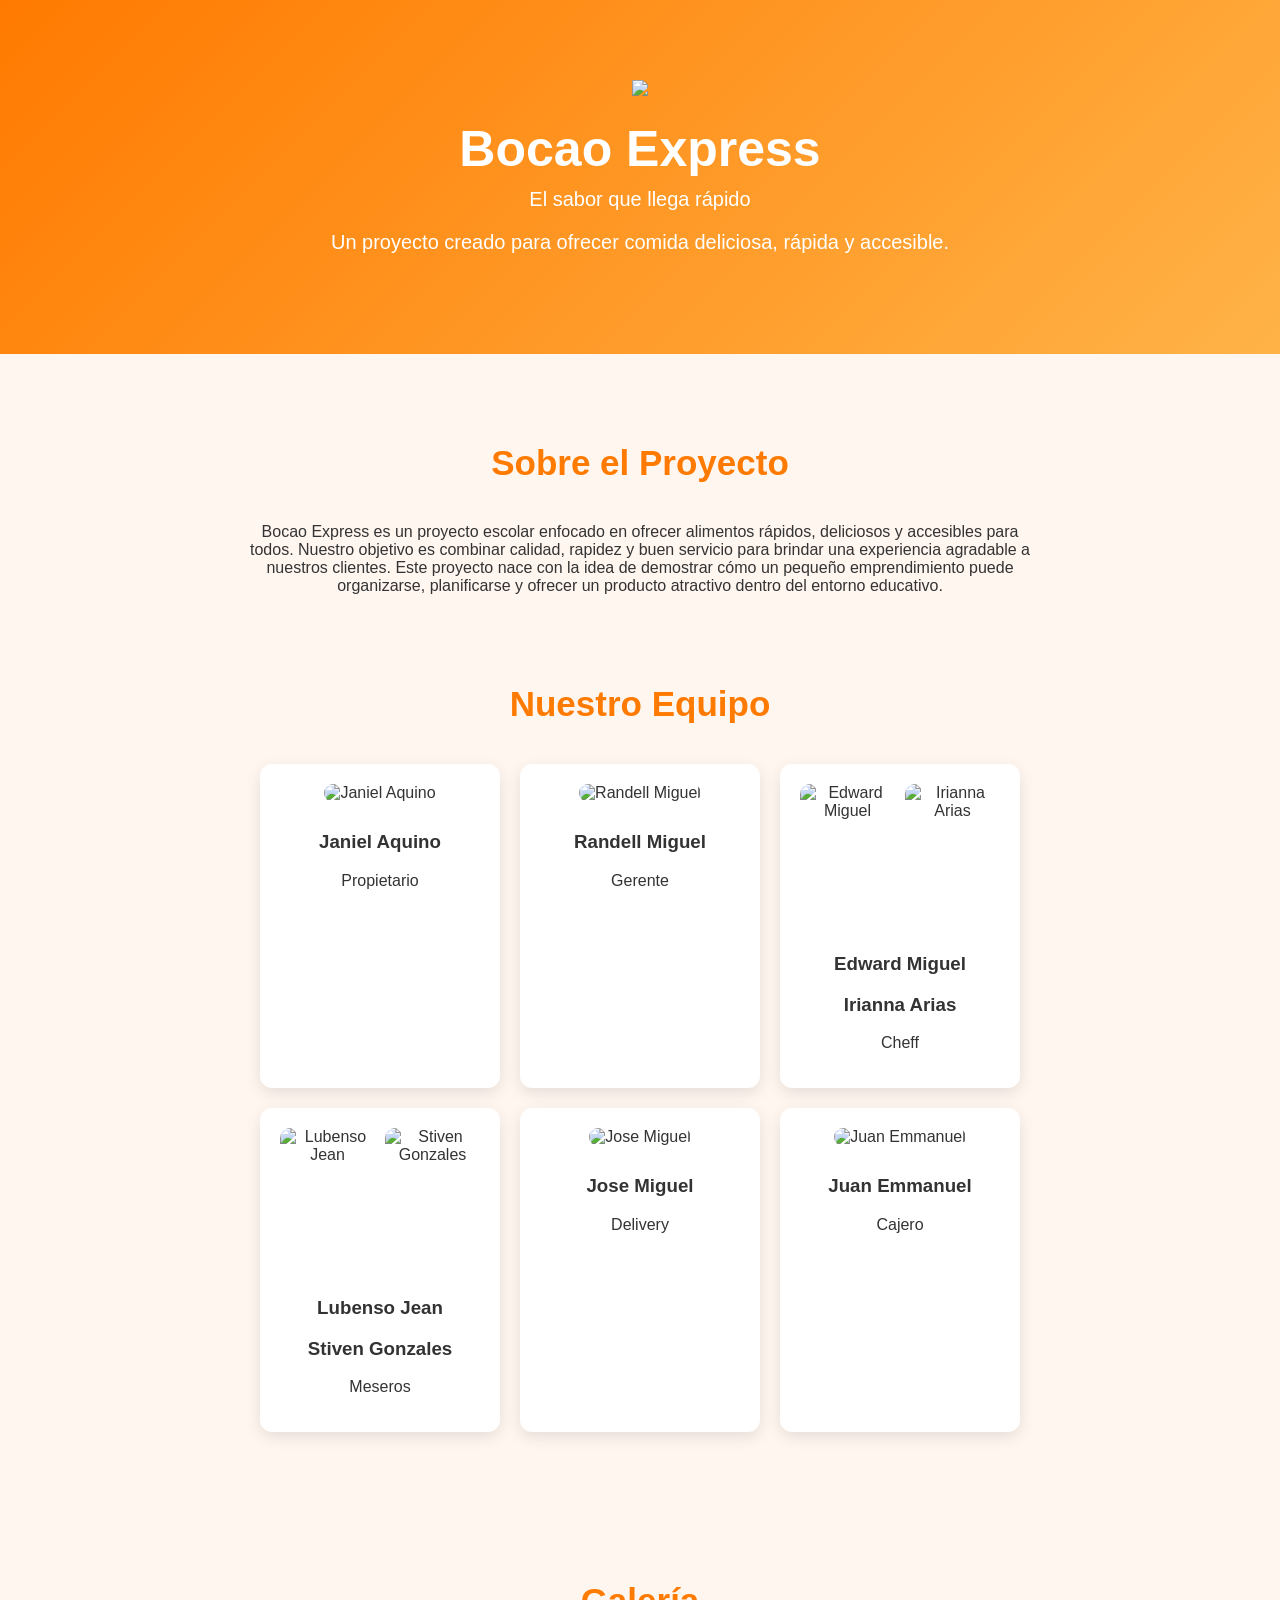
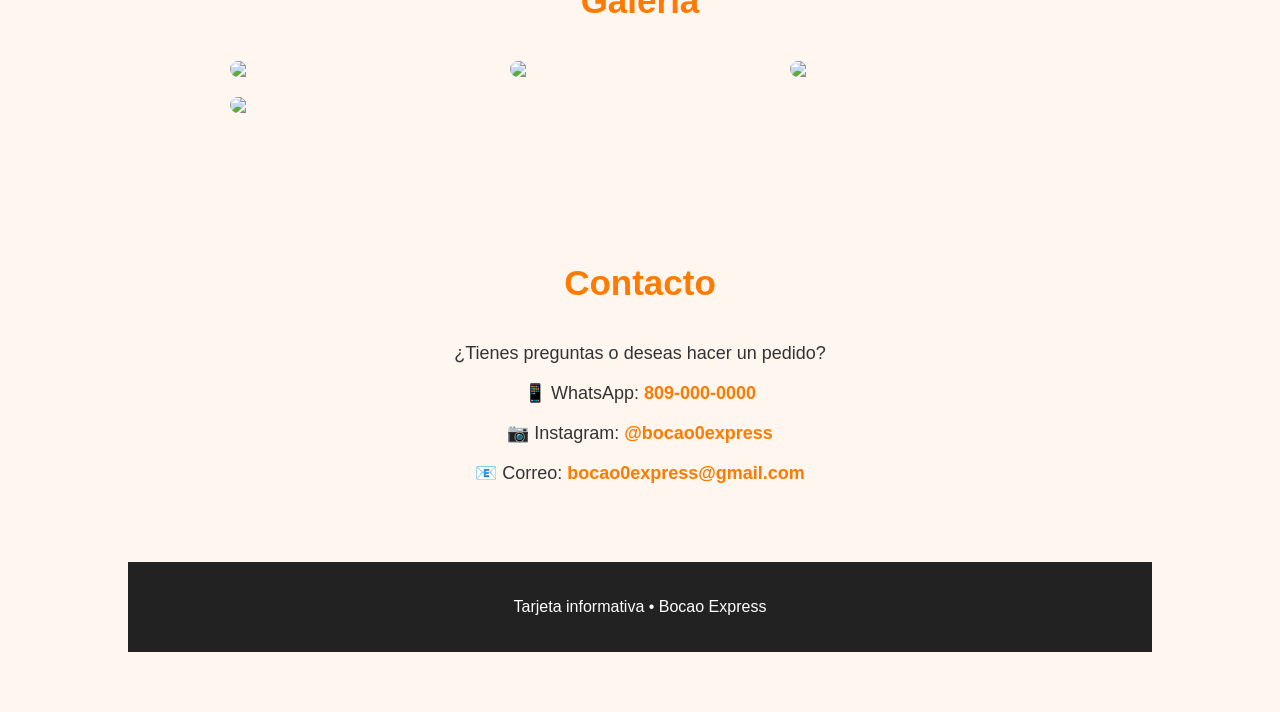
==== Information_QR.html @ 1493bc24 "Add files via upload" ====
<!DOCTYPE html>
<html lang="es">

<head>
<meta charset="UTF-8">
<meta name="viewport" content="width=device-width, initial-scale=1.0">
<title>Bocao Express</title>

<style>

body{
font-family: Arial;
margin:0;
background:#fff6f0;
color:#333;
}

/* PORTADA */

header{
background: linear-gradient(135deg,#ff7a00,#ffb347);
color:white;
text-align:center;
padding:80px 20px;
}

header h1{
font-size:50px;
margin:0;
}

header p{
font-size:20px;
margin-top:10px;
}

.logo{
width:120px;
margin-bottom:20px;
}

/* SECCIONES */

section{
padding:60px 10%;
}

section h2{
text-align:center;
font-size:35px;
margin-bottom:40px;
color:#ff7a00;
}

/* TARJETAS */

.cards{
display:flex;
flex-wrap:wrap;
gap:20px;
justify-content:center;
}

.card{
background:white;
padding:25px;
border-radius:12px;
width:250px;
box-shadow:0 5px 15px rgba(0,0,0,0.1);
text-align:center;
}

.card img{
width:100%;
border-radius:10px;
margin-bottom:10px;
}

/* EQUIPO */

.team{
display:flex;
flex-wrap:wrap;
gap:20px;
justify-content:center;
}

.member{
background:white;
padding:20px;
border-radius:12px;
width:200px;
box-shadow:0 5px 15px rgba(0,0,0,0.1);
text-align:center;
}

.member img{
width:100%;
height:180px;
object-fit:cover;
border-radius:10px;
margin-bottom:10px;
}

.member-images{
display:flex;
gap:10px;
margin-bottom:10px;
}

.member-images img{
width:50%;
height:140px;
object-fit:cover;
border-radius:10px;
}

/* GALERIA */

.gallery{
display:grid;
grid-template-columns:repeat(auto-fit,minmax(200px,1fr));
gap:20px;
}

.gallery img{
width:100%;
border-radius:10px;
}

/* CONTACTO */

.contact{
text-align:center;
font-size:18px;
}

.contact a{
color:#ff7a00;
text-decoration:none;
font-weight:bold;
}

/* FOOTER */

footer{
background:#222;
color:white;
text-align:center;
padding:20px;
}

</style>
</head>

<body>

<!-- PORTADA -->

<header>

<img src="assets/img/logo.png" class="logo">

<h1>Bocao Express</h1>

<p>El sabor que llega rápido</p>

<p>Un proyecto creado para ofrecer comida deliciosa, rápida y accesible.</p>

</header>

<!-- SOBRE EL PROYECTO -->

<section>

<h2>Sobre el Proyecto</h2>

<p style="text-align:center; max-width:800px; margin:auto;">

Bocao Express es un proyecto escolar enfocado en ofrecer alimentos
rápidos, deliciosos y accesibles para todos. Nuestro objetivo es
combinar calidad, rapidez y buen servicio para brindar una
experiencia agradable a nuestros clientes.

Este proyecto nace con la idea de demostrar cómo un pequeño
emprendimiento puede organizarse, planificarse y ofrecer un
producto atractivo dentro del entorno educativo.

</p>

<!-- EQUIPO -->

<section>

<h2>Nuestro Equipo</h2>

<div class="team">

<div class="member">
<img src="assets/img/Janiel.png" alt="Janiel Aquino">
<h3>Janiel Aquino</h3>
<p>Propietario</p>
</div>

<div class="member">
<img src="assets/img/Randell.png" alt="Randell Miguel">
<h3>Randell Miguel</h3>
<p>Gerente</p>
</div>

<div class="member">
<div class="member-images">
<img src="assets/img/Edward.png" alt="Edward Miguel">
<img src="assets/img/Irianna.png" alt="Irianna Arias">
</div>
<h3>Edward Miguel</h3>
<h3>Irianna Arias</h3>
<p>Cheff</p>
</div>

<div class="member">
<div class="member-images">
<img src="assets/img/Lubenso.png" alt="Lubenso Jean">
<img src="assets/img/Stiven.png" alt="Stiven Gonzales">
</div>
<h3>Lubenso Jean</h3>
<h3>Stiven Gonzales</h3>
<p>Meseros</p>
</div>

<div class="member">
<img src="assets/img/Jose.png" alt="Jose Miguel">
<h3>Jose Miguel</h3>
<p>Delivery</p>
</div>

<div class="member">
<img src="https://via.placeholder.com/200x180/FFC857/333333?text=Juan+Emmanuel" alt="Juan Emmanuel">
<h3>Juan Emmanuel</h3>
<p>Cajero</p>
</div>

</div>

</section>

<!-- GALERIA -->

<section>

<h2>Galería</h2>

<div class="gallery">

<img src="assets/img/restaurants1.png">
<img src="assets/img/restaurants2.png">
<img src="assets/img/restaurants3.png">
<img src="assets/img/restaurants4.png">

</div>

</section>

<!-- CONTACTO -->

<section>

<h2>Contacto</h2>

<div class="contact">

<p>¿Tienes preguntas o deseas hacer un pedido?</p>

<p>📱 WhatsApp: <a href="https://wa.me/1234567890">809-000-0000</a></p>

<p>📷 Instagram: <a href="https://instagram.com/bocao0express">@bocao0express</a></p>

<p>📧 Correo: <a href="mailto:bocao0express@gmail.com">bocao0express@gmail.com</a></p>

</div>

</section>

<footer>

<p>Tarjeta informativa • Bocao Express</p>

</footer>

</body>
</html>
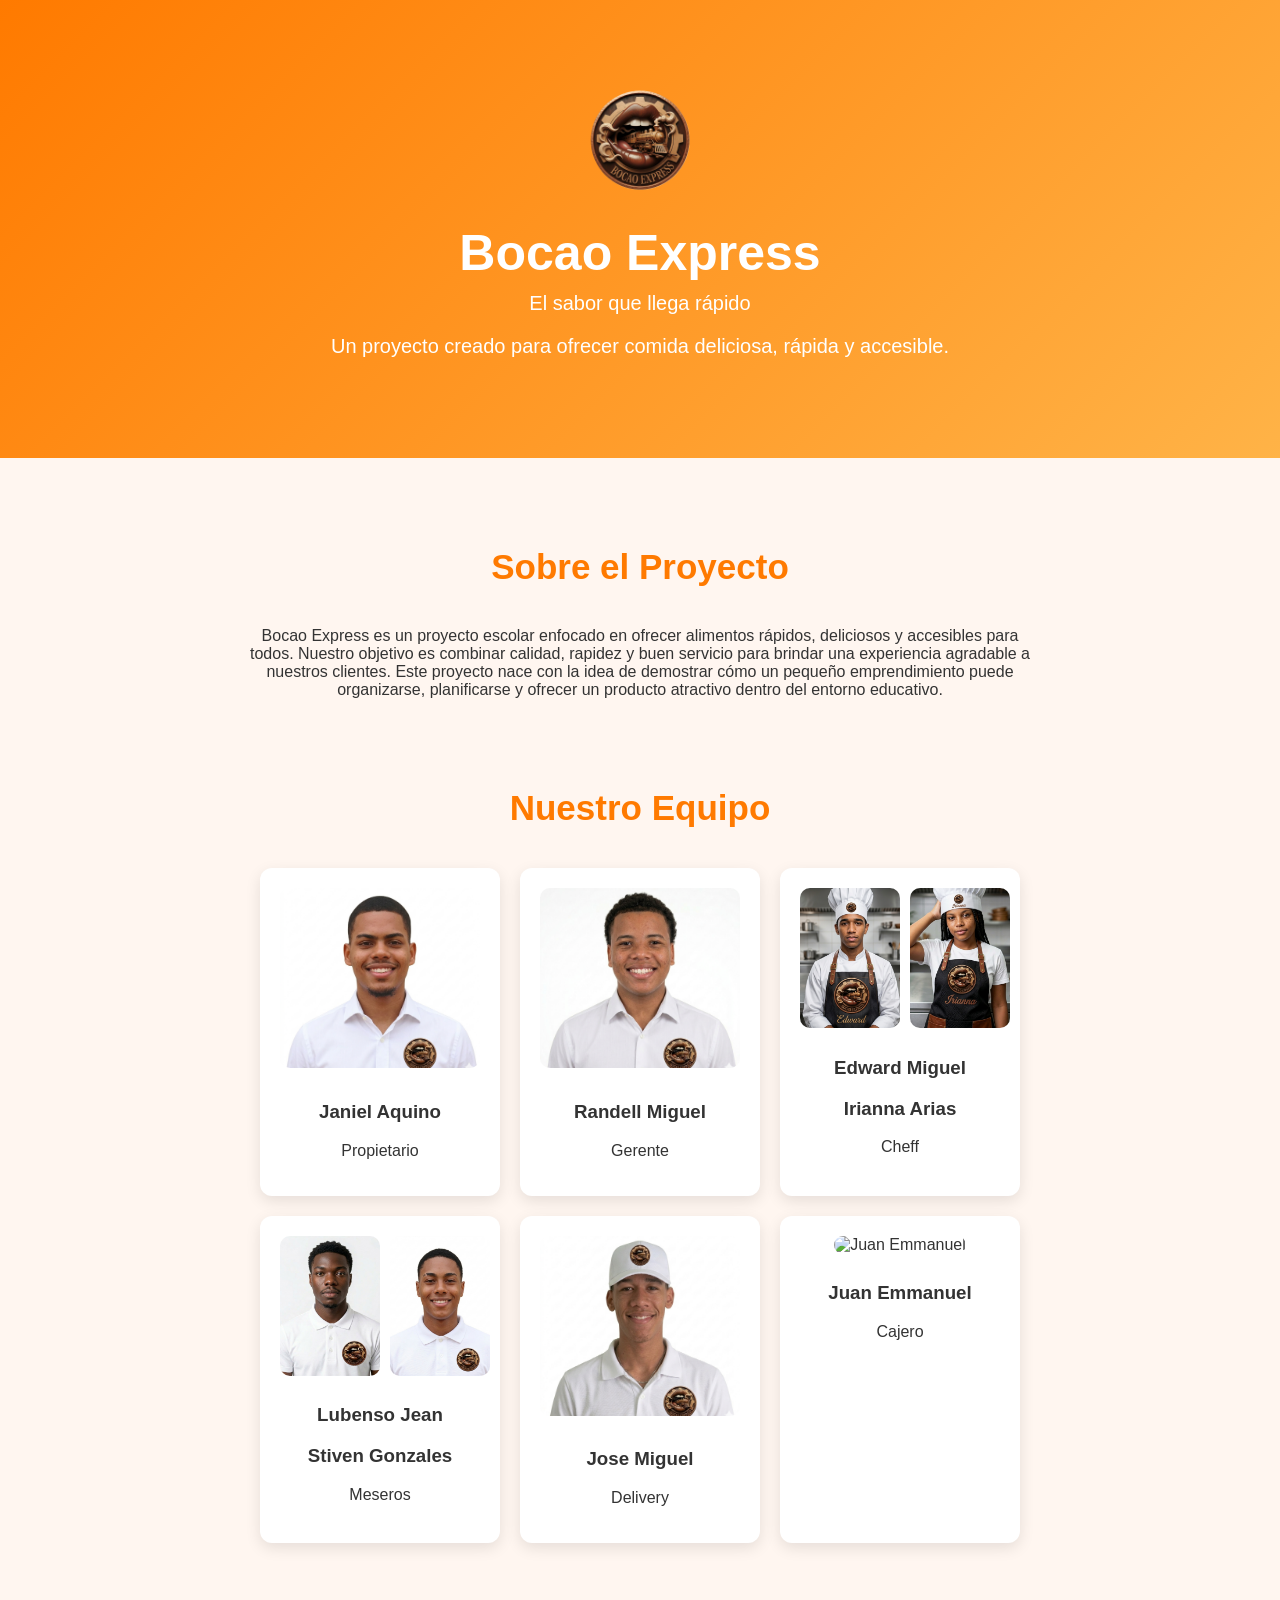
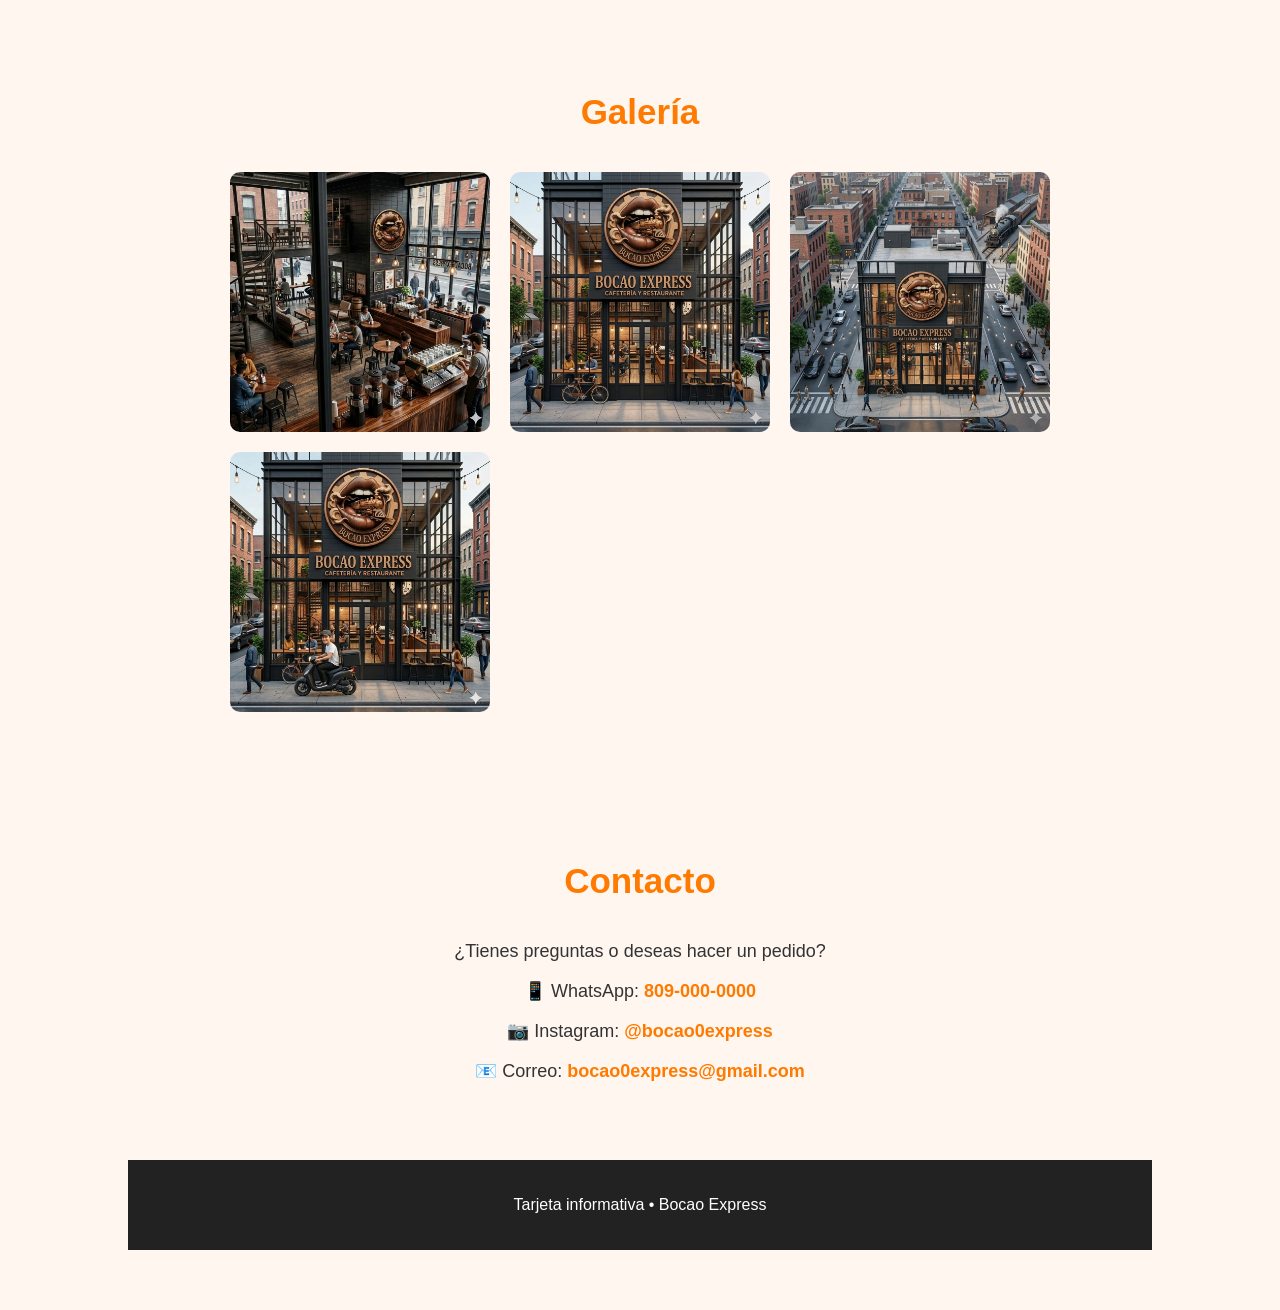
==== commit 7b3a9075: "Update Information_QR.html" ====
--- a/Information_QR.html
+++ b/Information_QR.html
@@ -159,7 +159,7 @@
 
 <header>
 
-<img src="assets/img/logo.png" class="logo">
+<img src="../assets/img/logo.png" class="logo">
 
 <h1>Bocao Express</h1>
 
@@ -288,4 +288,4 @@
 </footer>
 
 </body>
-</html>+</html>
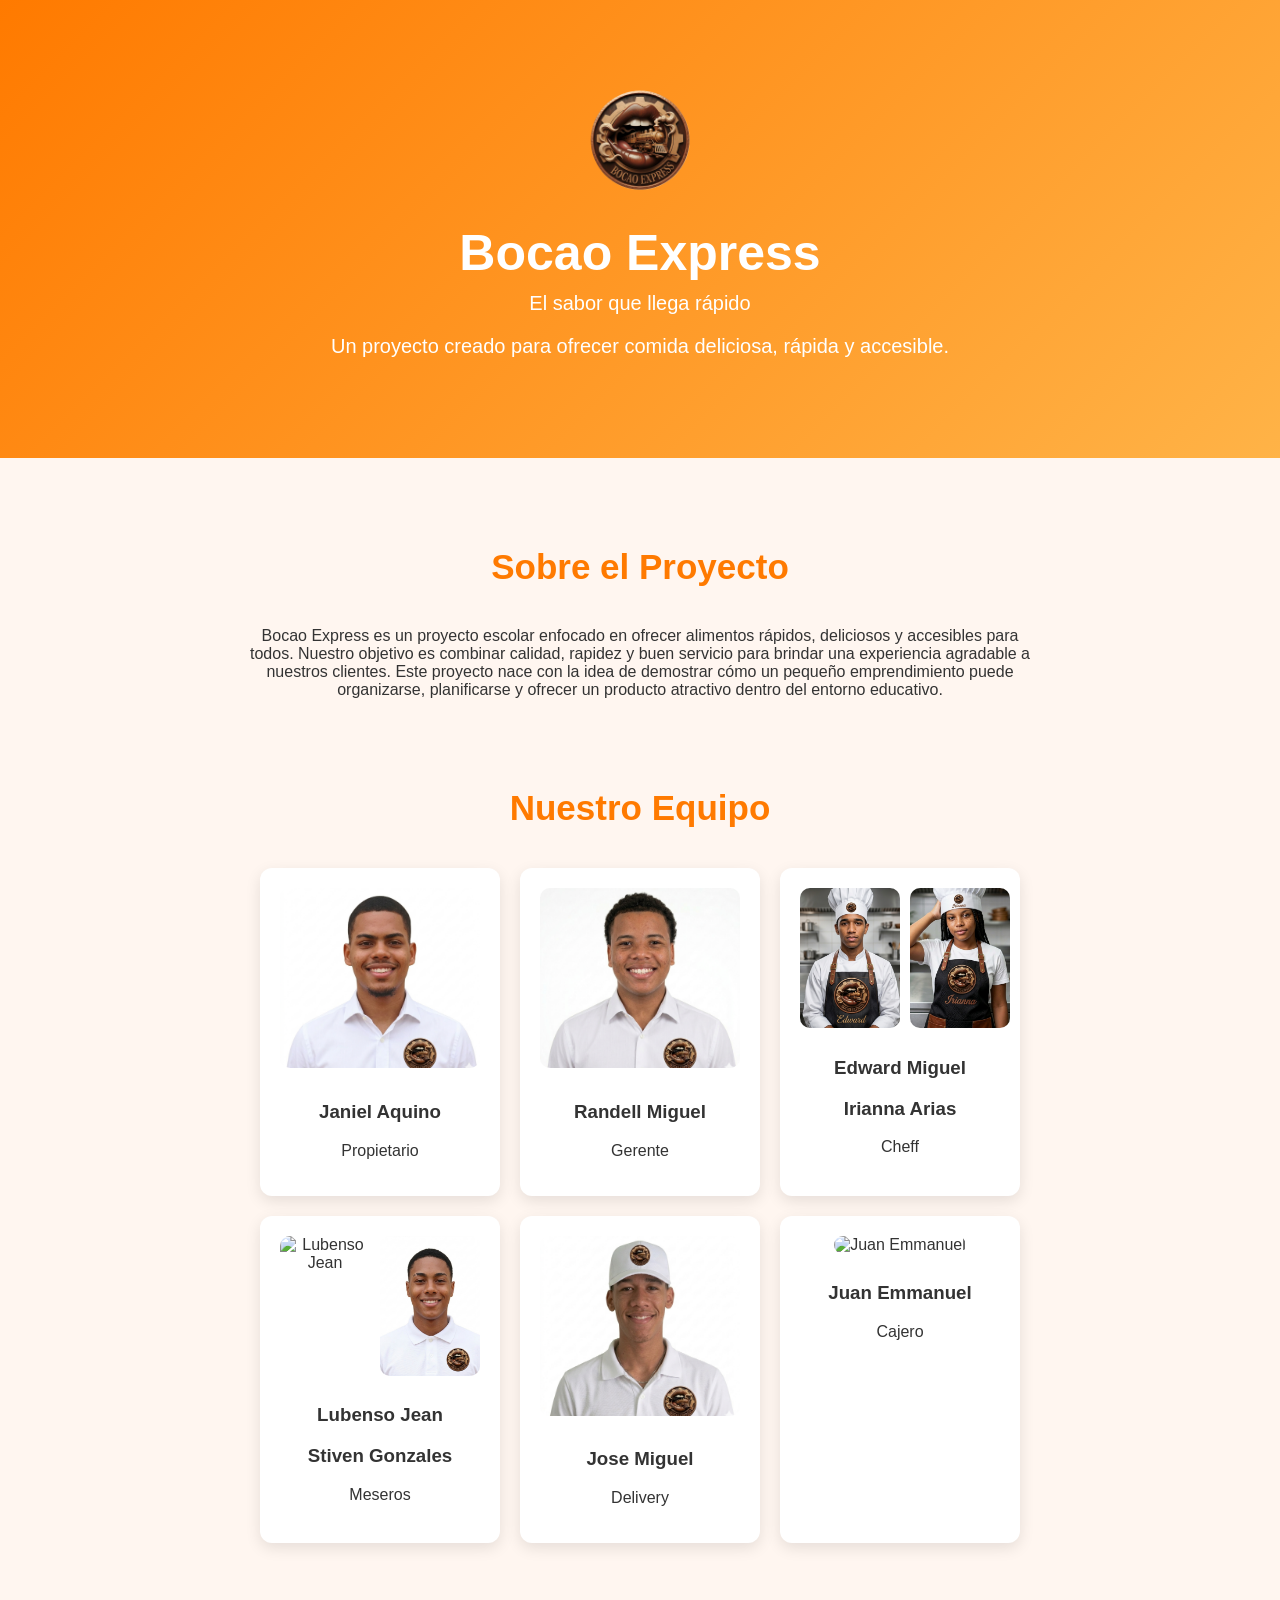
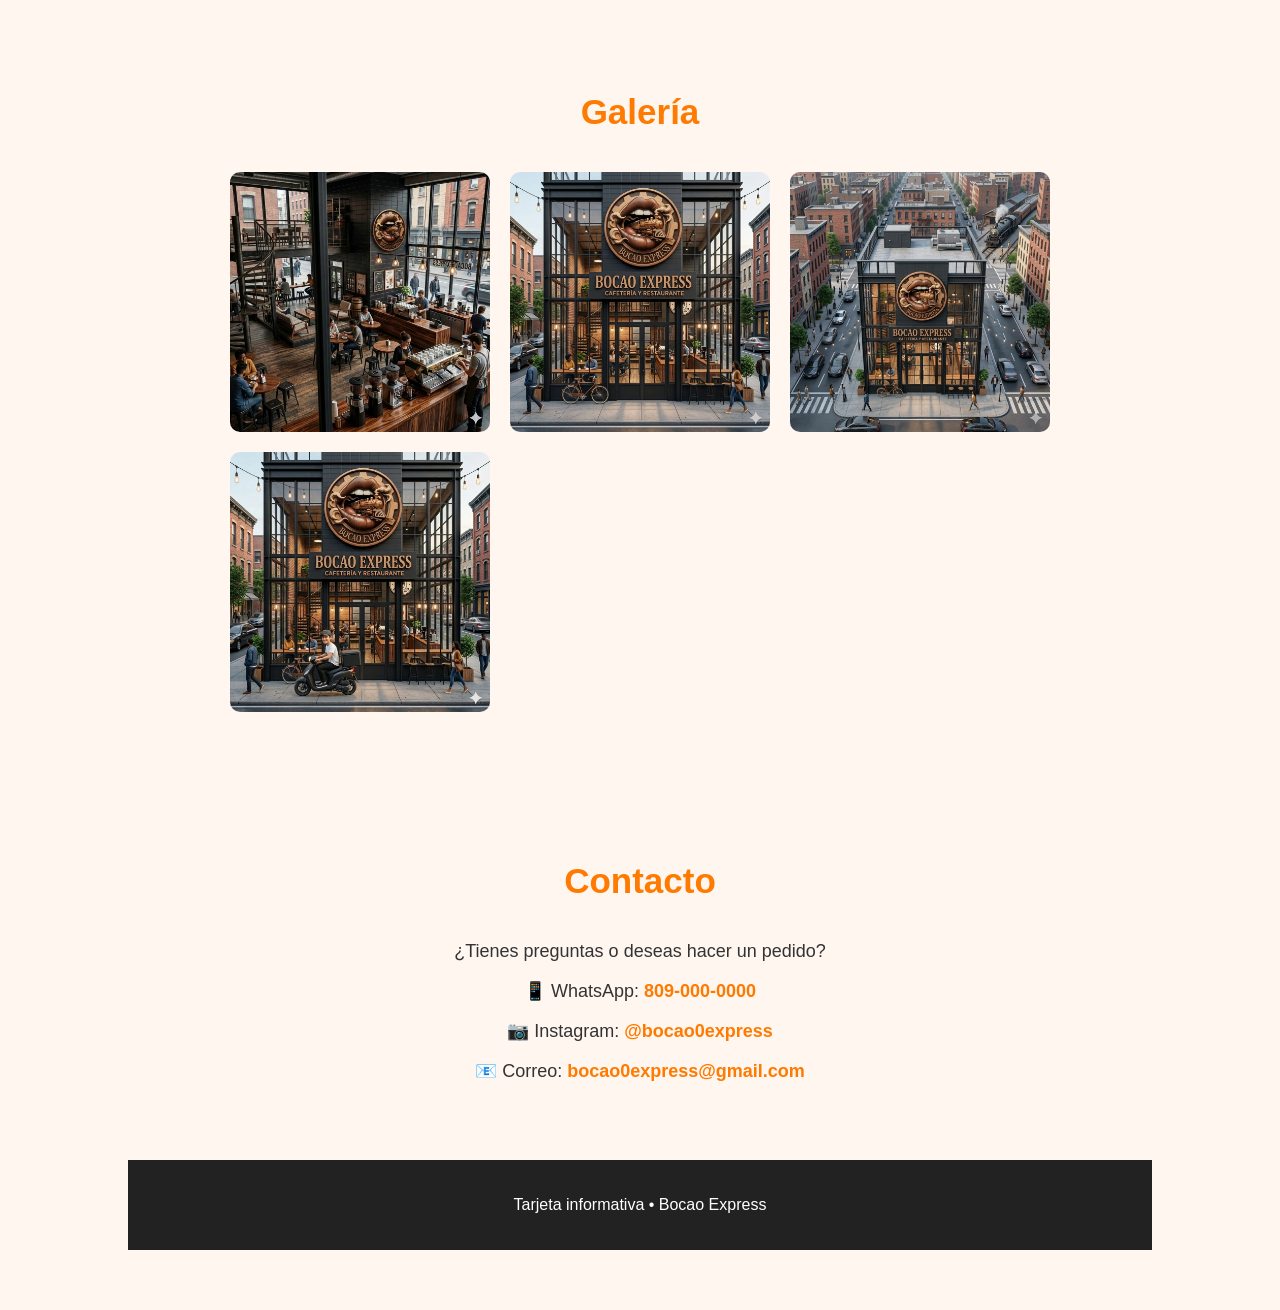
==== commit 82d58a28: "Update Information_QR.html" ====
--- a/Information_QR.html
+++ b/Information_QR.html
@@ -159,7 +159,7 @@
 
 <header>
 
-<img src="../assets/img/logo.png" class="logo">
+<img src="assets/img/logo.png" class="logo">
 
 <h1>Bocao Express</h1>
 
@@ -220,7 +220,7 @@
 
 <div class="member">
 <div class="member-images">
-<img src="assets/img/Lubenso.png" alt="Lubenso Jean">
+<img src="assets/img/Lubens.png" alt="Lubenso Jean">
 <img src="assets/img/Stiven.png" alt="Stiven Gonzales">
 </div>
 <h3>Lubenso Jean</h3>
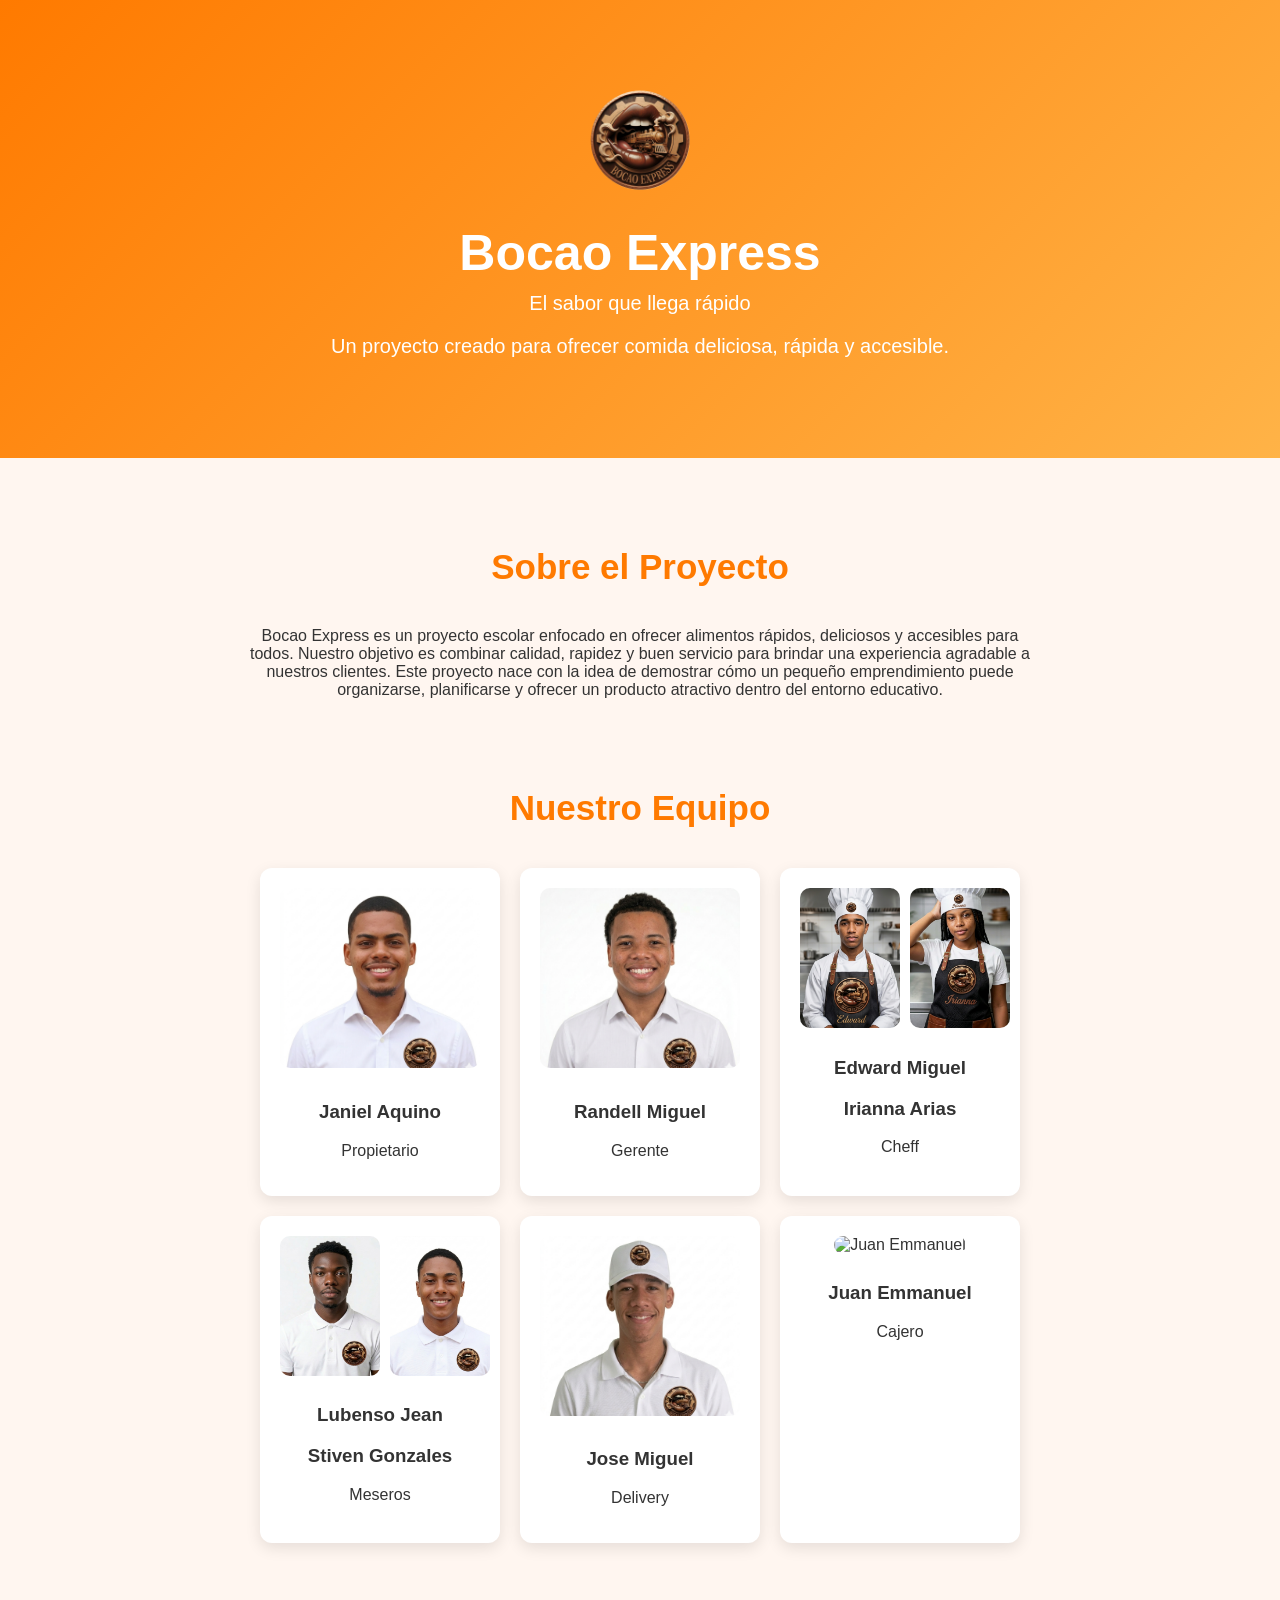
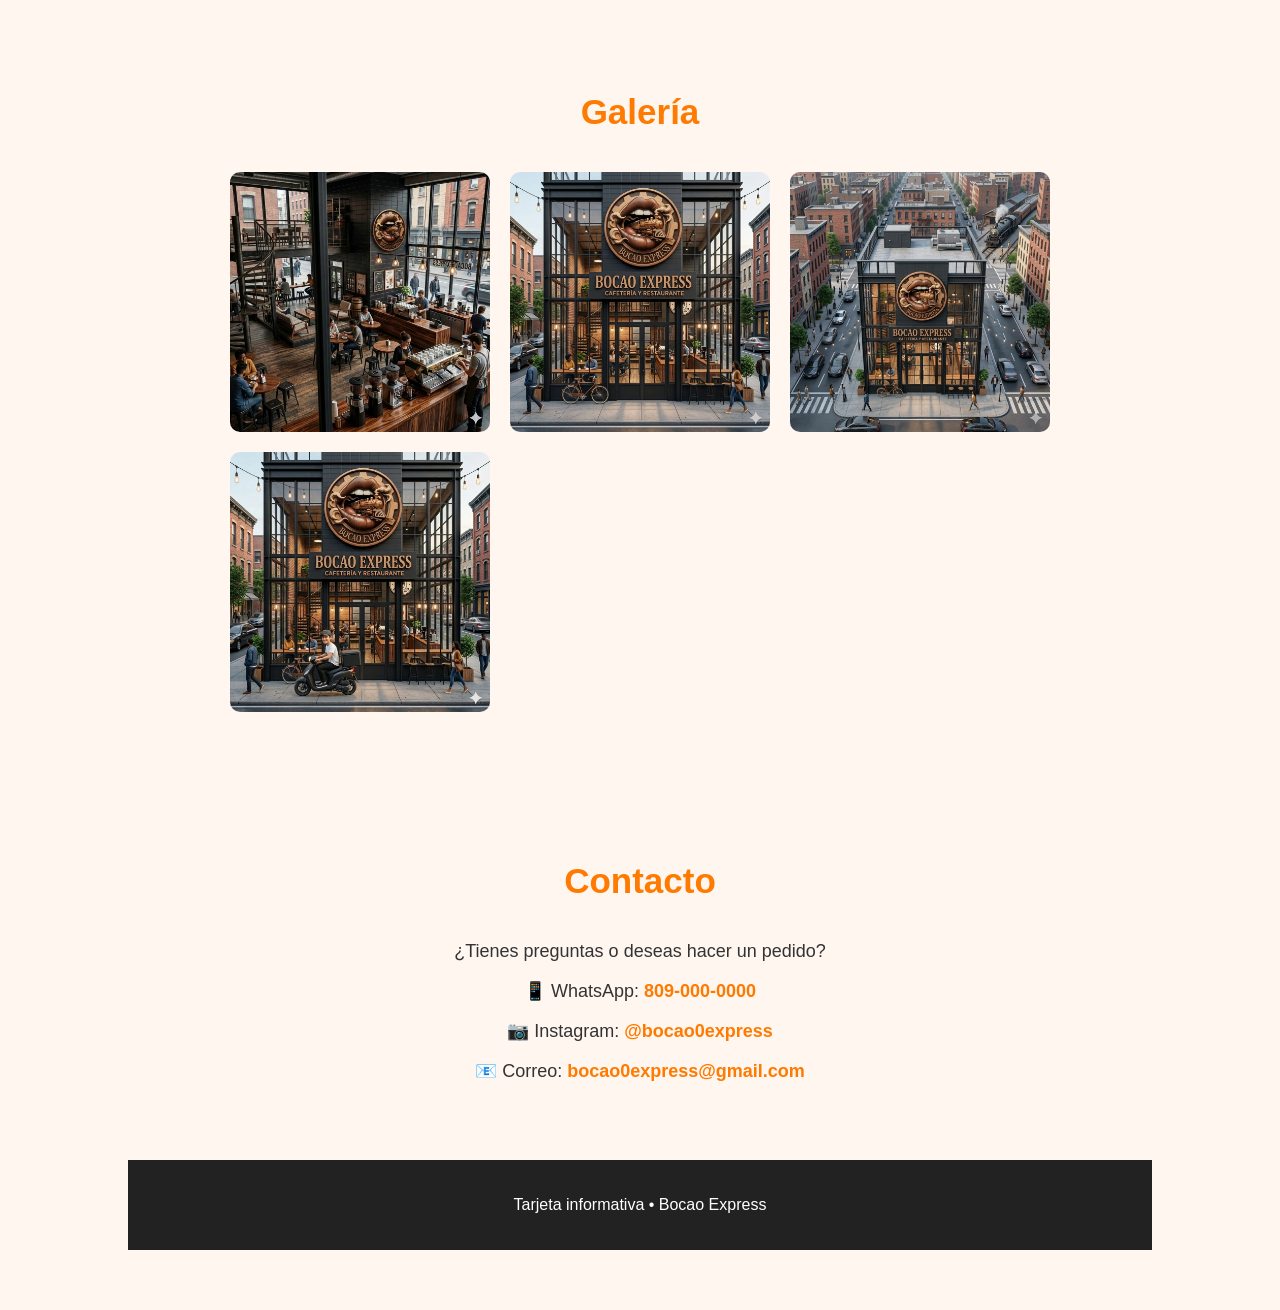
==== commit be4247e4: "Update Information_QR.html" ====
--- a/Information_QR.html
+++ b/Information_QR.html
@@ -220,7 +220,7 @@
 
 <div class="member">
 <div class="member-images">
-<img src="assets/img/Lubens.png" alt="Lubenso Jean">
+<img src="assets/img/Lubenso.png" alt="Lubenso Jean">
 <img src="assets/img/Stiven.png" alt="Stiven Gonzales">
 </div>
 <h3>Lubenso Jean</h3>
